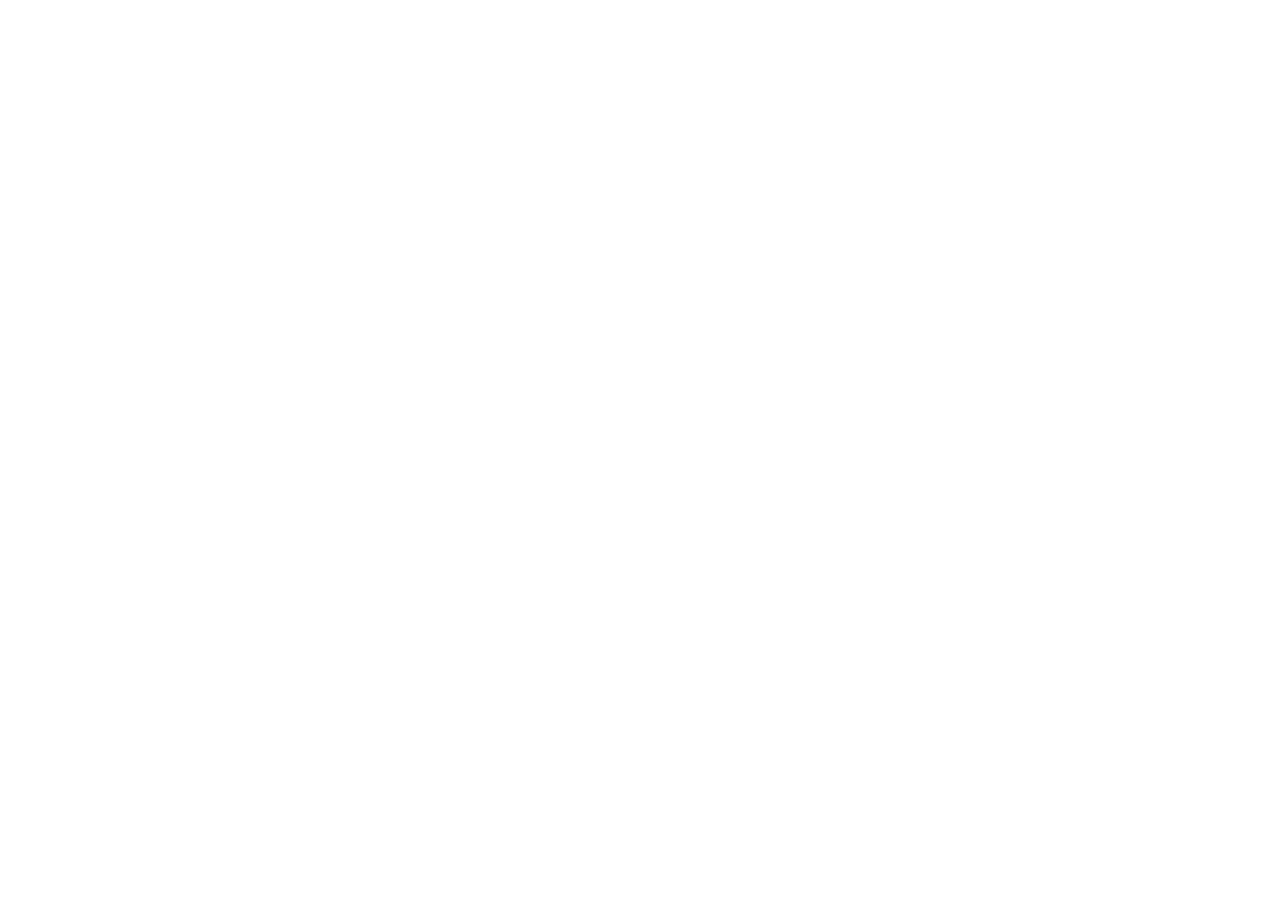
==== index1.html @ a51ad925 "something" ====
<!DOCTYPE html>
<html lang="en">

<head>
    <meta charset="UTF-8">
    <meta http-equiv="X-UA-Compatible" content="IE=edge">
    <meta name="viewport" content="width=device-width, initial-scale=1.0">
    <title>Document</title>
    <link rel="stylesheet" href="style.css">
    <link rel="preconnect" href="https://fonts.googleapis.com">
    <link rel="preconnect" href="https://fonts.gstatic.com" crossorigin>
    <link
        href="https://fonts.googleapis.com/css2?family=Oswald:wght@300&family=Poppins:ital@0;1&family=Roboto+Condensed:wght@300&display=swap"
        rel="stylesheet">
</head>

<body>

</body>

</html>
---- style.css ----
body {
    font-family: 'Oswald', sans-serif;
    font-family: 'Poppins', sans-serif;
    font-family: 'Roboto', sans-serif;
    font-family: 'Roboto Condensed', sans-serif;
}

/* header section style start */

.header {
    align-items: center;
    height: 646px;
    width: 1321px;
    background-color: black;
    margin-top: 3%;
    margin-left: 10%;
    margin-right: 10%;
    border: 1px solid black;
    border-radius: 15px;
    display: grid;
    grid-template-columns: repeat(2, 1fr);
    justify-content: center
}

h1 {
    font-size: 70px;
    color: aliceblue;
}

.header-a {
    padding-left: 10%;
    /* padding-top: 10%; */
    color: aliceblue;
    padding-right: 5%;
}

.link-button {
    text-decoration: none;
    padding: 10px 40px;
    background-image: linear-gradient(#ff0000, rgb(65, 10, 218));
    border-radius: 5px;
    font-weight: 900;
    color: white;
}

.header-b {
    height: 550px;
    padding-top: 50px;
    padding-left: 5%;

}

/* header section style start */

/* menu section style start */
.menu {
    display: grid;
    grid-template-columns: 25% 75%;
    margin-top: 3%;
    margin-left: 10%;
    margin-right: 10%;


}

.menu-a {
    display: grid;
    grid-template-rows: repeat(1, 1fr);

    height: 312px;
    width: 310px;
    background-color: black;
    border: 1px;
    border-radius: 10px;
    padding-left: 5%;
    padding-right: 5%;
    padding-top: 5%;
}

.menu-button {

    border: 1px solid white;
    border-radius: 5px;
    justify-content: center;
    background-color: white;
    text-align: center;
    font-weight: 1000;
    font-size: 30px;


}

a {
    text-decoration: none;
}


/* menu section style end */
.container {
    display: grid;
    grid-template-columns: repeat(3, 1fr);
    gap: 15px;
    padding-left: 15px;
    margin-left: 25px;
    margin-right: 10%;
}

.item-a {
    border: 2px solid silver;
    border-radius: 10px;
    width: 310px;
    height: 362px;


}

.item {

    padding-left: 5%;
    padding-right: 5%;
    padding-top: 5%;
}


.button {
    margin-top: 5px;
    text-decoration: none;
    border: 1px solid rgb(44, 44, 44);
    border-radius: 5px;
    padding-left: 15px;
    padding-right: 15px;
    padding-top: 3px;
    padding-bottom: 3px
}

.icon {
    display: grid;
    grid-template-columns: repeat(2, 1fr);
    padding-bottom: 5px;
}

/* footer style start */
.footer {
    width: 1600px;
    height: 444px;
    background-color: darkblue;
    margin-top: 80px;
}

/* footer style start */
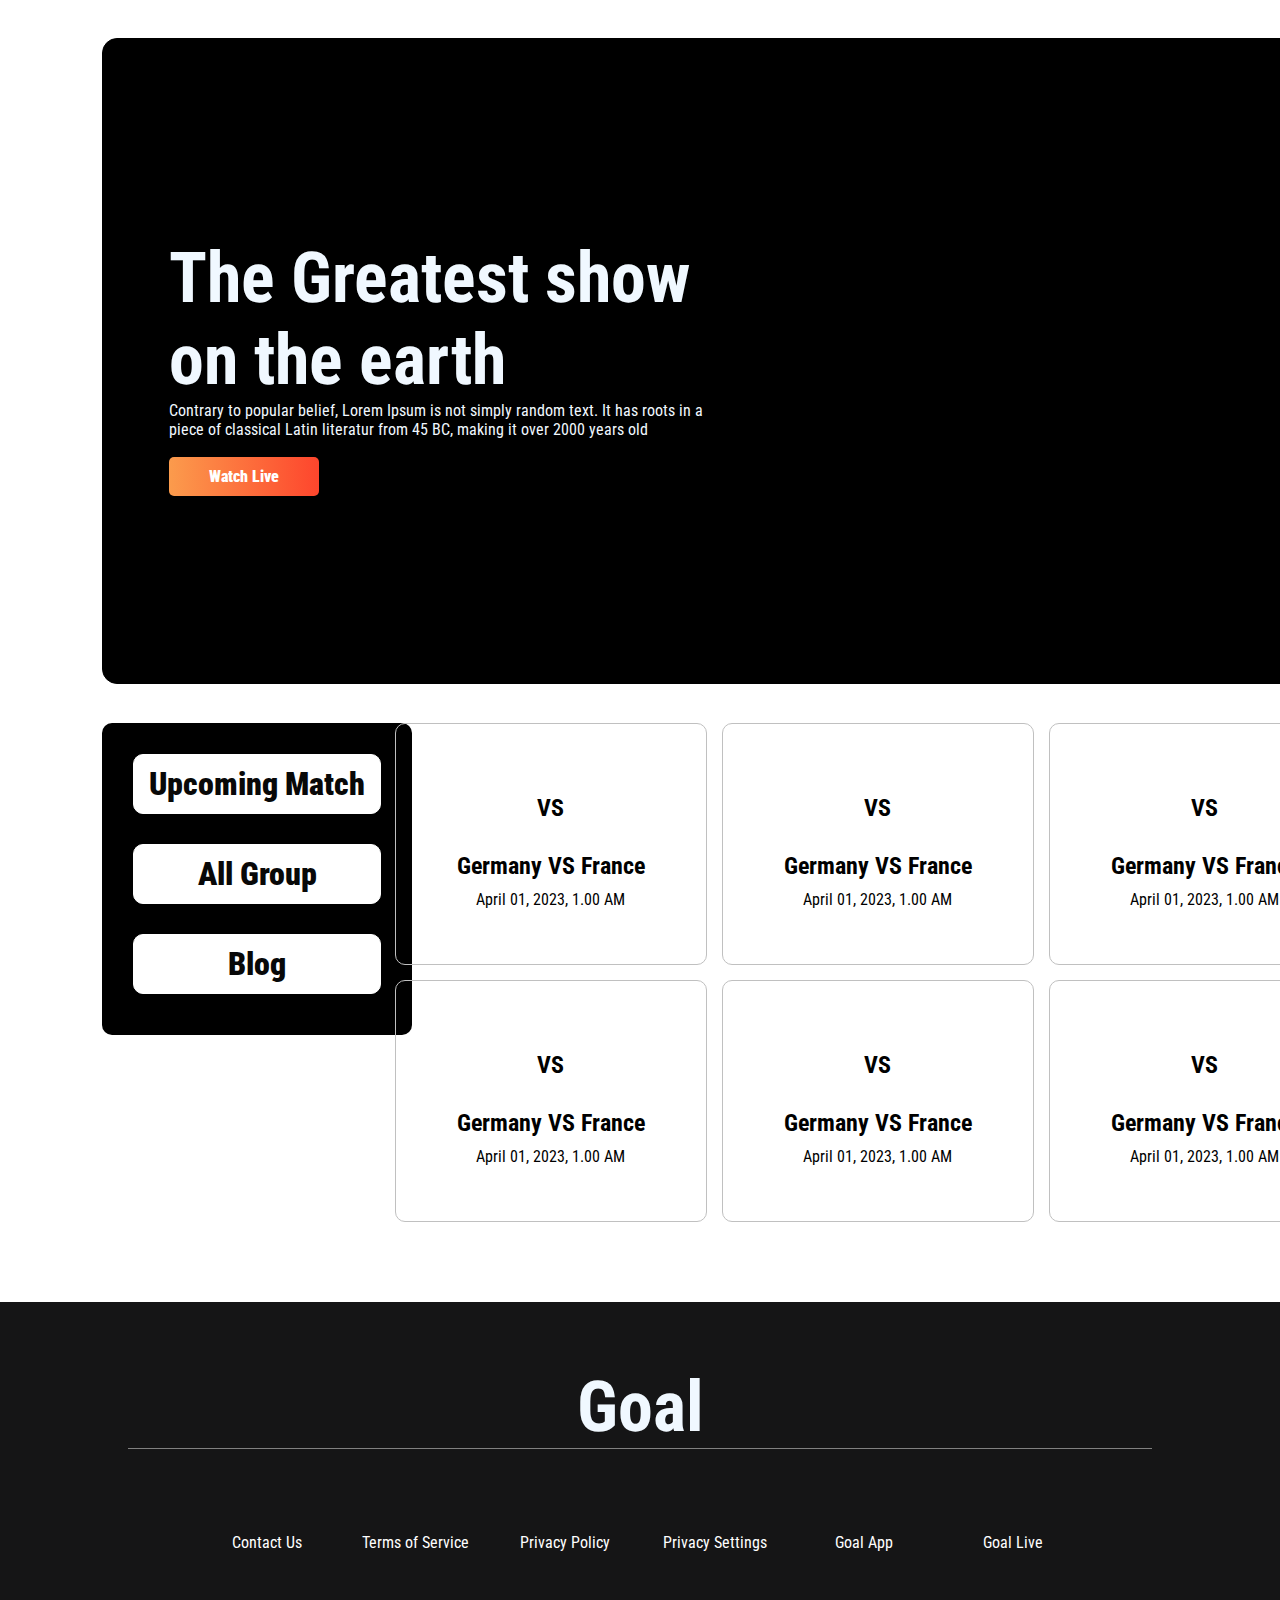
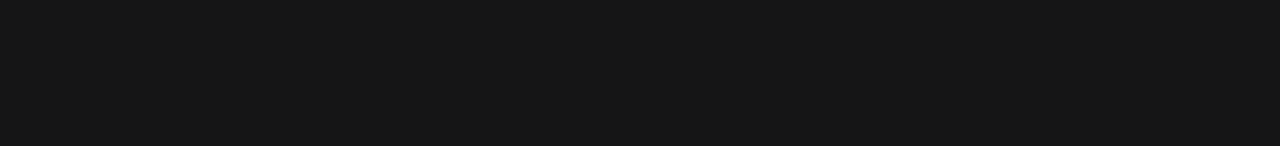
==== commit 60719f4a: "somthing" ====
--- a/index1.html
+++ b/index1.html
@@ -5,17 +5,200 @@
     <meta charset="UTF-8">
     <meta http-equiv="X-UA-Compatible" content="IE=edge">
     <meta name="viewport" content="width=device-width, initial-scale=1.0">
-    <title>Document</title>
+    <title>World Cup</title>
     <link rel="stylesheet" href="style.css">
     <link rel="preconnect" href="https://fonts.googleapis.com">
     <link rel="preconnect" href="https://fonts.gstatic.com" crossorigin>
     <link
-        href="https://fonts.googleapis.com/css2?family=Oswald:wght@300&family=Poppins:ital@0;1&family=Roboto+Condensed:wght@300&display=swap"
+        href="https://fonts.googleapis.com/css2?family=Oswald:wght@300&family=Poppins:ital@0;1&family=Roboto&family=Roboto+Condensed:wght@300&display=swap"
         rel="stylesheet">
+    <script src="https://kit.fontawesome.com/2b59e7fc15.js" crossorigin="anonymous"></script>
 </head>
 
 <body>
-
+    <!-- Header Section Start -->
+
+    <header>
+        <div class="header-a">
+            <h1>The Greatest
+                show on the
+                earth
+            </h1>
+            <div>
+                <p>
+                    Contrary to popular belief, Lorem Ipsum is not simply random text. It has roots in a piece of
+                    classical
+                    Latin literatur from 45 BC, making it over 2000 years old
+                </p>
+            </div>
+            <a href=" " class="link-button">
+                Watch Live <i class="fa-solid fa-angle-right"></i></a>
+        </div>
+        <div>
+            <img src="images/Banner Image.png" class="header-b" alt="">
+        </div>
+
+    </header>
+    <!-- Header Section end -->
+
+    <!-- Menu Section Start -->
+    <section class="menu">
+        <div>
+            <aside>
+                <ul>
+                    <li>
+                        <a href="#" class=""> Upcoming Match</a>
+                    </li>
+                    <li>
+                        <a href="#"> All Group</a>
+                    </li>
+                    <li>
+                        <a href="#"> Blog</a>
+                    </li>
+
+                </ul>
+
+            </aside>
+        </div>
+        <div class="container">
+            <div class="flag-a">
+                <div class="flag">
+                    <div>
+                        <img src="images/germany Flag.png" alt="">
+                    </div>
+                    <h2> VS </h2>
+                    <div>
+                        <img src="images/Flag.png" alt="">
+                    </div>
+
+                </div>
+                <h2>
+                    Germany VS France
+                </h2>
+                <p>
+                    April 01, 2023, 1.00 AM
+                </p>
+            </div>
+            <div class="flag-a">
+                <div class="flag">
+                    <div>
+                        <img src="images/germany Flag.png" alt="">
+                    </div>
+                    <h2> VS </h2>
+                    <div>
+                        <img src="images/Flag.png" alt="">
+                    </div>
+
+                </div>
+                <h2>
+                    Germany VS France
+                </h2>
+                <p>
+                    April 01, 2023, 1.00 AM
+                </p>
+            </div>
+            <div class="flag-a">
+                <div class="flag">
+                    <div>
+                        <img src="images/germany Flag.png" alt="">
+                    </div>
+                    <h2> VS </h2>
+                    <div>
+                        <img src="images/Flag.png" alt="">
+                    </div>
+
+                </div>
+                <h2>
+                    Germany VS France
+                </h2>
+                <p>
+                    April 01, 2023, 1.00 AM
+                </p>
+            </div>
+            <div class="flag-a">
+                <div class="flag">
+                    <div>
+                        <img src="images/germany Flag.png" alt="">
+                    </div>
+                    <h2> VS </h2>
+                    <div>
+                        <img src="images/Flag.png" alt="">
+                    </div>
+
+                </div>
+                <h2>
+                    Germany VS France
+                </h2>
+                <p>
+                    April 01, 2023, 1.00 AM
+                </p>
+            </div>
+            <div class="flag-a">
+                <div class="flag">
+                    <div>
+                        <img src="images/germany Flag.png" alt="">
+                    </div>
+                    <h2> VS </h2>
+                    <div>
+                        <img src="images/Flag.png" alt="">
+                    </div>
+
+                </div>
+                <h2>
+                    Germany VS France
+                </h2>
+                <p>
+                    April 01, 2023, 1.00 AM
+                </p>
+            </div>
+            <div class="flag-a">
+                <div class="flag">
+                    <div>
+                        <img src="images/germany Flag.png" alt="">
+                    </div>
+                    <h2> VS </h2>
+                    <div>
+                        <img src="images/Flag.png" alt="">
+                    </div>
+
+                </div>
+                <h2>
+                    Germany VS France
+                </h2>
+                <p>
+                    April 01, 2023, 1.00 AM
+                </p>
+            </div>
+
+
+
+
+
+        </div>
+    </section>
+
+    <!-- Menu Section End -->
+
+
+    <section>
+        <footer class="footer">
+            <h1>Goal</h1>
+            <hr>
+
+
+
+            <div class="footer-menu">
+                <div> <a href="" class="footer-text"> Contact Us</a></div>
+                <div> <a href="" class="footer-text"> Terms of Service</a></div>
+                <div> <a href="" class="footer-text"> Privacy Policy</a></div>
+                <div> <a href="" class="footer-text"> Privacy Settings</a></div>
+                <div> <a href="" class="footer-text"> Goal App</a></div>
+                <div> <a href="" class="footer-text"> Goal Live</a></div>
+
+            </div>
+
+        </footer>
+    </section>
 </body>
 
 </html>--- a/style.css
+++ b/style.css
@@ -1,3 +1,13 @@
+* {
+    padding: 0;
+    margin: 0;
+    box-sizing: border-box;
+
+}
+
+
+
+
 body {
     font-family: 'Oswald', sans-serif;
     font-family: 'Poppins', sans-serif;
@@ -7,13 +17,13 @@
 
 /* header section style start */
 
-.header {
+header {
     align-items: center;
     height: 646px;
     width: 1321px;
     background-color: black;
     margin-top: 3%;
-    margin-left: 10%;
+    margin-left: 8%;
     margin-right: 10%;
     border: 1px solid black;
     border-radius: 15px;
@@ -34,10 +44,14 @@
     padding-right: 5%;
 }
 
+header p {
+    margin-bottom: 5%;
+}
+
 .link-button {
     text-decoration: none;
     padding: 10px 40px;
-    background-image: linear-gradient(#ff0000, rgb(65, 10, 218));
+    background-image: linear-gradient(88.33deg, #FBA24F -7.64%, #FF1E1E 145.94%);
     border-radius: 5px;
     font-weight: 900;
     color: white;
@@ -57,24 +71,53 @@
     display: grid;
     grid-template-columns: 25% 75%;
     margin-top: 3%;
-    margin-left: 10%;
-    margin-right: 10%;
-
-
-}
-
-.menu-a {
-    display: grid;
-    grid-template-rows: repeat(1, 1fr);
-
+    margin-left: 8%;
+    margin-right: 10%;
+
+
+
+}
+
+aside {
     height: 312px;
     width: 310px;
     background-color: black;
     border: 1px;
     border-radius: 10px;
-    padding-left: 5%;
-    padding-right: 5%;
-    padding-top: 5%;
+    color: white;
+
+}
+
+ul {
+    list-style: none;
+    margin-left: 10%;
+    margin-right: 10%;
+    margin-bottom: 10%;
+    padding-top: 10%;
+    text-align: center;
+}
+
+li {
+    border: 1px solid white;
+    background-color: white;
+    border-radius: 10px;
+    width: auto;
+    height: 60px;
+    margin-bottom: 30px;
+    font-weight: 1000;
+    padding-top: 10px;
+
+}
+
+li a {
+    color: rgb(8, 8, 8);
+    font-size: 2em;
+
+
+}
+
+li:hover {
+    color: #FBA24F;
 }
 
 .menu-button {
@@ -101,14 +144,14 @@
     grid-template-columns: repeat(3, 1fr);
     gap: 15px;
     padding-left: 15px;
-    margin-left: 25px;
+    margin-left: 15px;
     margin-right: 10%;
 }
 
 .item-a {
-    border: 2px solid silver;
-    border-radius: 10px;
-    width: 310px;
+    border: 1px solid silver;
+    border-radius: 10px;
+    width: 313px;
     height: 362px;
 
 
@@ -130,21 +173,97 @@
     padding-left: 15px;
     padding-right: 15px;
     padding-top: 3px;
-    padding-bottom: 3px
+    padding-bottom: 3px;
+
+}
+
+h3 {
+    margin-top: 15px;
 }
 
 .icon {
     display: grid;
     grid-template-columns: repeat(2, 1fr);
     padding-bottom: 5px;
+    margin-top: 20px;
 }
 
 /* footer style start */
 .footer {
-    width: 1600px;
+    width: 100%;
     height: 444px;
-    background-color: darkblue;
+    background-color: rgb(21, 21, 22);
     margin-top: 80px;
-}
-
-/* footer style start */+    text-align: center;
+    padding-top: 5%;
+}
+
+.footer-menu {
+    display: grid;
+    grid-template-columns: repeat(6, 1fr);
+    justify-content: space-evenly;
+    margin-left: 15%;
+    margin-right: 15%;
+    margin-top: 5%;
+    padding-top: 20px;
+}
+
+.footer-text {
+    color: white;
+}
+
+footer hr {
+    width: 80%;
+    border: none;
+    margin: auto;
+    border-top: 0.5px gray solid;
+}
+
+/* footer style start */
+
+/* website-2 style start  */
+.flag-menu {
+    display: grid;
+    grid-template-columns: 25%, 75%;
+    grid-template-columns: 25% 75%;
+    margin-top: 8%;
+    margin-left: 8%;
+    margin-right: 10%;
+}
+
+.container-a {
+    display: grid;
+    grid-template-columns: repeat(3, 1fr);
+    gap: 15px;
+    padding-left: 15px;
+    margin-left: 15px;
+    margin-right: 10%;
+
+}
+
+.flag-a {
+    border: 1px solid silver;
+    border-radius: 10px;
+    width: 312px;
+    height: 242px;
+    padding-top: 50px;
+    padding-left: 20px;
+    padding-right: 20px;
+    padding-bottom: 10px;
+    justify-content: center;
+    text-align: center;
+}
+
+h2 {
+    text-align: center;
+    justify-content: center;
+    margin-top: 20px;
+    margin-bottom: 10px;
+}
+
+.flag {
+    display: grid;
+    grid-template-columns: repeat(3, 1fr)
+}
+
+/* website-2 style end  */